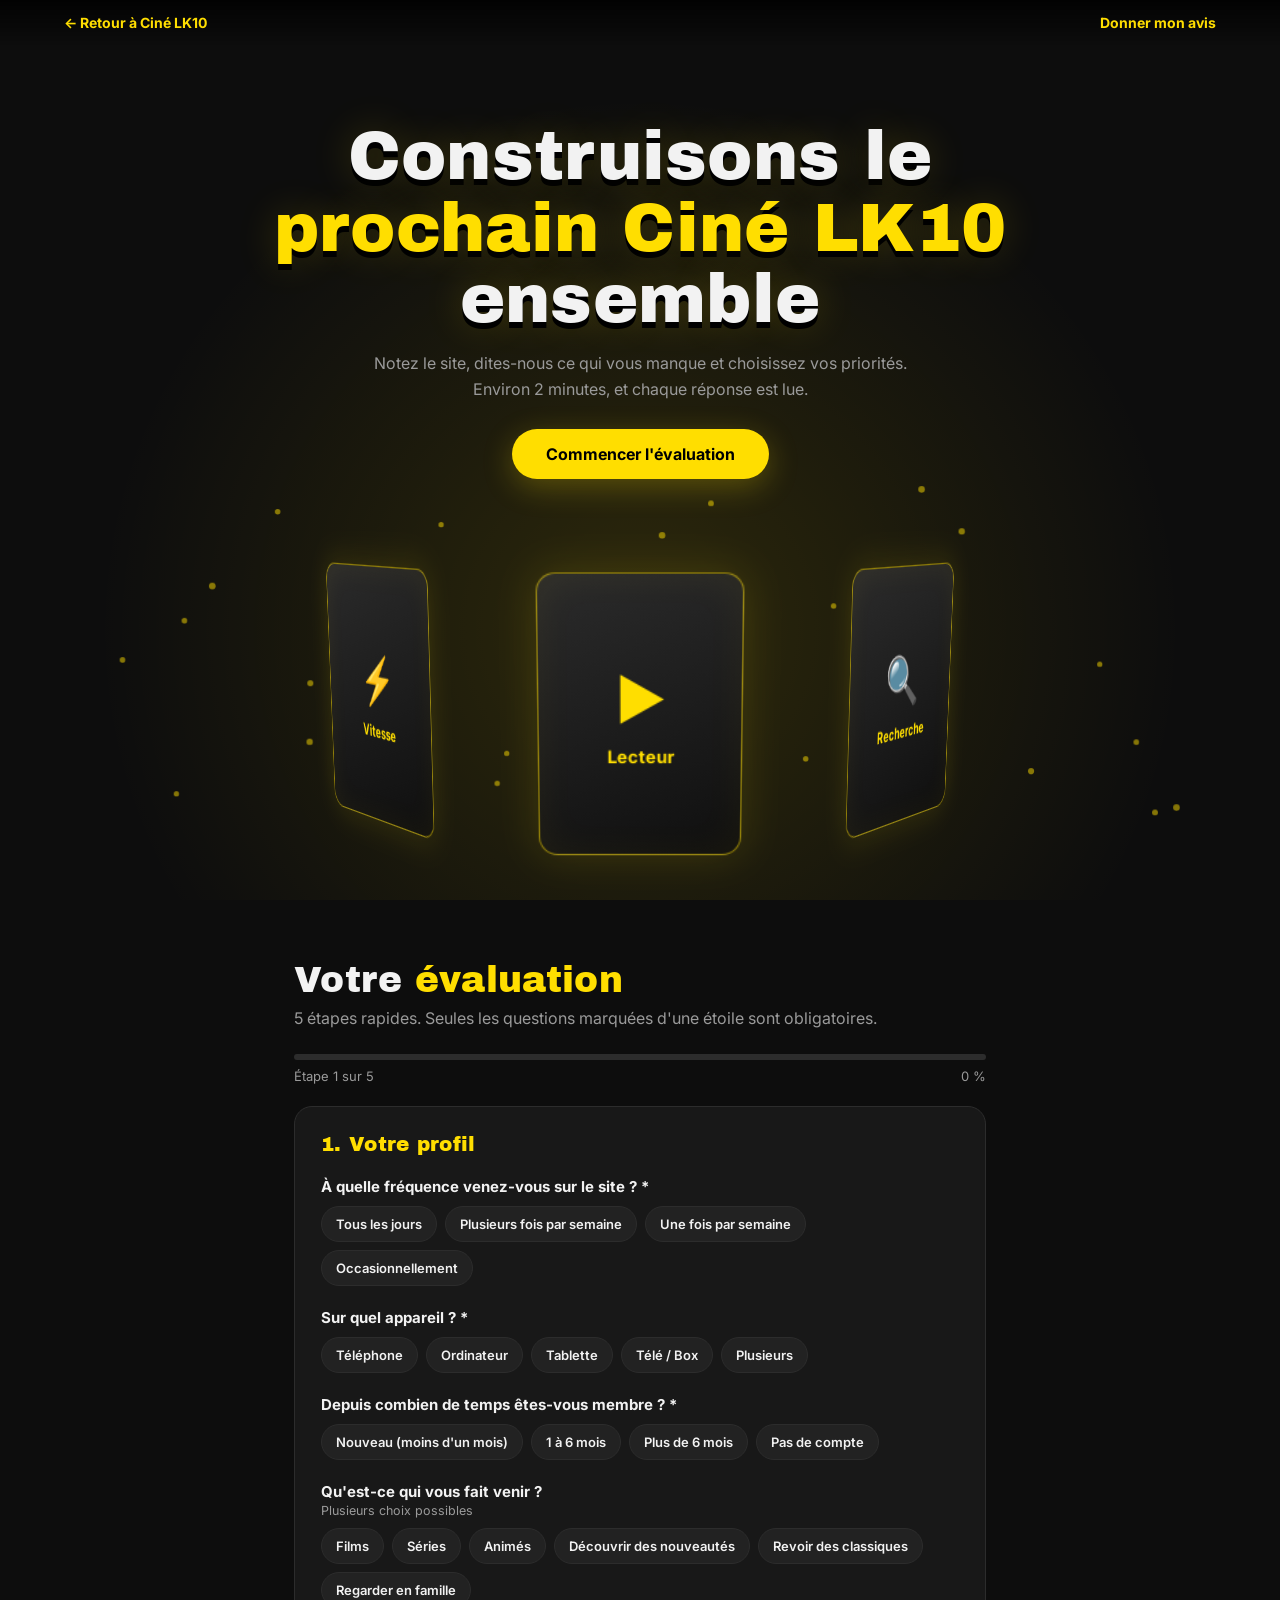
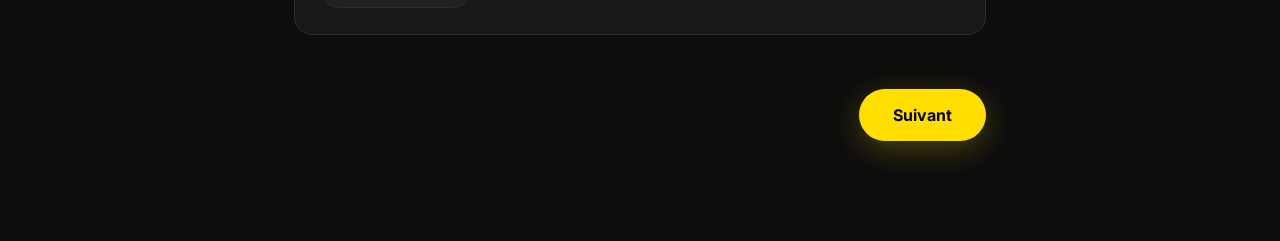
==== suggestions.html @ b8dedbb7 "Add files via upload" ====
<!DOCTYPE html>
<html lang="fr">
<head>
<meta charset="UTF-8">
<meta name="viewport" content="width=device-width, initial-scale=1, viewport-fit=cover">
<title>Ciné LK10 — Aidez-nous à améliorer le site</title>
<link rel="icon" type="image/png" href="asset/logolk10.png">
<link rel="preconnect" href="https://fonts.googleapis.com"><link rel="preconnect" href="https://fonts.gstatic.com" crossorigin>
<link href="https://fonts.googleapis.com/css2?family=Archivo+Black&family=Inter:wght@400;600;700&display=swap" rel="stylesheet">
<style>
:root{--y:#ffde00;--bg:#0d0d0d;--card:#181818;--line:#2c2c2c;--t:#f2f2f2;--g:#9a9a9a}
*{margin:0;padding:0;box-sizing:border-box}
html{scroll-behavior:smooth}
body{background:var(--bg);color:var(--t);font-family:Inter,Arial,sans-serif;overflow-x:hidden}
h1,h2,h3{font-family:'Archivo Black',Arial,sans-serif;font-weight:400;letter-spacing:.3px}
.top{position:fixed;top:0;left:0;right:0;z-index:20;display:flex;justify-content:space-between;align-items:center;padding:14px 5vw;background:linear-gradient(#000c,#0000)}
.top a{color:var(--y);text-decoration:none;font-weight:700;font-size:14px}
.hero{min-height:100vh;display:flex;flex-direction:column;align-items:center;justify-content:center;text-align:center;padding:90px 5vw 40px;position:relative;overflow:hidden;background:radial-gradient(ellipse at 50% 70%,#ffde0022,transparent 60%)}
.hero h1{font-size:clamp(30px,6vw,68px);line-height:1.05;max-width:900px;position:relative;z-index:2;text-shadow:0 6px 0 #000,0 0 40px #ffde0033}
.hero h1 span{color:var(--y)}
.hero p{color:var(--g);max-width:560px;margin:16px auto 26px;position:relative;z-index:2;line-height:1.6}
.btn{background:var(--y);color:#000;border:0;border-radius:40px;padding:15px 34px;font:700 16px Inter,sans-serif;cursor:pointer;transition:.25s;box-shadow:0 8px 30px #ffde0040;position:relative;z-index:2}
.btn:hover{transform:translateY(-3px) scale(1.04);box-shadow:0 14px 40px #ffde0066}
.btn.ghost{background:transparent;color:var(--y);border:1px solid var(--y);box-shadow:none}
.btn:disabled{opacity:.4;cursor:not-allowed;transform:none}
.scene{perspective:1100px;width:100%;height:340px;margin-top:10px;position:relative;z-index:1}
.tilt{width:100%;height:100%;transform-style:preserve-3d;transition:transform .15s ease-out;display:flex;align-items:center;justify-content:center}
.ring{position:relative;width:150px;height:210px;transform-style:preserve-3d;animation:spin 30s linear infinite;transform:rotateX(-8deg)}
@keyframes spin{to{transform:rotateX(-8deg) rotateY(360deg)}}
.c3{position:absolute;inset:0;border:1px solid #ffde0088;border-radius:14px;background:linear-gradient(160deg,#2b2b2b,#0f0f0f);transform:rotateY(calc(var(--i)*45deg)) translateZ(300px);display:flex;flex-direction:column;align-items:center;justify-content:center;gap:10px;font-weight:700;font-size:13px;color:var(--y);box-shadow:0 0 30px #ffde0022,inset 0 0 30px #ffde000d;backface-visibility:hidden}
.c3 b{font-size:40px}
.dots i{position:absolute;width:6px;height:6px;border-radius:50%;background:var(--y);opacity:.5;animation:fl 6s ease-in-out infinite}
@keyframes fl{50%{transform:translateY(-30px) translateZ(60px);opacity:1}}
.wrap{max-width:820px;margin:0 auto;padding:60px 5vw 100px}
.wrap>h2{font-size:clamp(24px,4vw,36px);margin-bottom:8px}.wrap>h2 span{color:var(--y)}
.sub{color:var(--g);margin-bottom:26px}
.bar{height:6px;background:var(--line);border-radius:6px;overflow:hidden;margin-bottom:8px}
.bar i{display:block;height:100%;width:0;background:var(--y);transition:width .5s;box-shadow:0 0 14px var(--y)}
.stepinfo{display:flex;justify-content:space-between;color:var(--g);font-size:13px;margin-bottom:22px}
.step{display:none;background:var(--card);border:1px solid var(--line);border-radius:18px;padding:26px}
.step.on{display:block;animation:in .5s cubic-bezier(.2,.8,.2,1)}
@keyframes in{from{opacity:0;transform:perspective(900px) rotateY(14deg) translateX(40px)}}
.step h3{font-size:20px;margin-bottom:4px;color:var(--y)}
.q{margin-top:22px;font-weight:700;font-size:15px}.q small{display:block;color:var(--g);font-weight:400;margin-top:2px}
.chips{display:flex;flex-wrap:wrap;gap:8px;margin-top:10px}
.chip{background:#222;border:1px solid var(--line);color:var(--t);padding:9px 14px;border-radius:30px;font:600 13px Inter,sans-serif;cursor:pointer;transition:.2s}
.chip:hover{border-color:var(--y);transform:translateY(-2px)}
.chip.on{background:var(--y);color:#000;border-color:var(--y)}
.rate{display:flex;align-items:center;justify-content:space-between;gap:10px;padding:11px 0;border-bottom:1px solid var(--line);flex-wrap:wrap}
.rate span{font-size:14px}.stars{display:flex;gap:4px}
.stars button{background:none;border:0;font-size:26px;color:#444;cursor:pointer;transition:.15s}
.stars button.on,.stars button.hv{color:var(--y);transform:scale(1.15)}
.cat{margin-top:22px;color:var(--y);font-weight:700;font-size:14px;text-transform:uppercase;letter-spacing:1px}
textarea,input[type=text],input[type=email]{width:100%;background:#0f0f0f;border:1px solid var(--line);border-radius:10px;color:var(--t);padding:12px;font:14px Inter,sans-serif;margin-top:10px;outline:0;resize:vertical}
textarea:focus,input:focus{border-color:var(--y)}
.nps{display:flex;gap:5px;flex-wrap:wrap;margin-top:10px}
.nps button{flex:1;min-width:34px;padding:10px 0;background:#222;border:1px solid var(--line);border-radius:8px;color:var(--t);font-weight:700;cursor:pointer}
.nps button.on{background:var(--y);color:#000}
.nav{display:flex;justify-content:space-between;margin-top:26px;gap:10px}
.err{color:#ff6b5e;font-size:13px;margin-top:12px;min-height:16px}
.hp{position:absolute;left:-9999px}
.done{display:none;text-align:center;padding:50px 20px;background:var(--card);border:1px solid var(--y);border-radius:18px}
.done .ok{font-size:70px;animation:pop .7s cubic-bezier(.2,1.6,.4,1)}
@keyframes pop{from{transform:scale(0) rotate(-90deg)}}
.cnt{color:var(--g);font-size:13px;margin-top:6px}
@media(max-width:640px){.c3{transform:rotateY(calc(var(--i)*45deg)) translateZ(200px)}.ring{width:110px;height:160px}.scene{height:260px}.step{padding:18px}}
@media(prefers-reduced-motion:reduce){*{animation:none!important;transition:none!important}}
</style>
</head>
<body>
<div class="top"><a href="index.html">← Retour à Ciné LK10</a><a href="#form">Donner mon avis</a></div>

<section class="hero">
  <h1>Construisons le <span>prochain Ciné LK10</span> ensemble</h1>
  <p>Notez le site, dites-nous ce qui vous manque et choisissez vos priorités. Environ 2 minutes, et chaque réponse est lue.</p>
  <button class="btn" onclick="document.getElementById('form').scrollIntoView()">Commencer l'évaluation</button>
  <div class="scene"><div class="tilt" id="tilt">
    <div class="dots" id="dots"></div>
    <div class="ring">
      <div class="c3" style="--i:0"><b>▶️</b>Lecteur</div><div class="c3" style="--i:1"><b>🔍</b>Recherche</div>
      <div class="c3" style="--i:2"><b>🎬</b>Catalogue</div><div class="c3" style="--i:3"><b>📱</b>Mobile</div>
      <div class="c3" style="--i:4"><b>🎨</b>Design</div><div class="c3" style="--i:5"><b>👥</b>Social</div>
      <div class="c3" style="--i:6"><b>🔔</b>Alertes</div><div class="c3" style="--i:7"><b>⚡</b>Vitesse</div>
    </div>
  </div></div>
</section>

<main class="wrap" id="form">
  <h2>Votre <span>évaluation</span></h2>
  <p class="sub">5 étapes rapides. Seules les questions marquées d'une étoile sont obligatoires.</p>
  <div class="bar"><i id="pb"></i></div>
  <div class="stepinfo"><span id="sl">Étape 1 sur 5</span><span id="sp">0 %</span></div>
  <input class="hp" id="website" tabindex="-1" autocomplete="off">

  <section class="step on" data-s="0">
    <h3>1. Votre profil</h3>
    <div class="q">À quelle fréquence venez-vous sur le site ? *</div><div class="chips" data-k="freq" data-m="1"></div>
    <div class="q">Sur quel appareil ? *</div><div class="chips" data-k="device" data-m="1"></div>
    <div class="q">Depuis combien de temps êtes-vous membre ? *</div><div class="chips" data-k="senior" data-m="1"></div>
    <div class="q">Qu'est-ce qui vous fait venir ? <small>Plusieurs choix possibles</small></div><div class="chips" data-k="uses"></div>
  </section>

  <section class="step" data-s="1">
    <h3>2. Notez le site actuel</h3><p class="sub" style="margin:4px 0 0">1 = à revoir, 5 = excellent *</p>
    <div id="rates"></div>
  </section>

  <section class="step" data-s="2">
    <h3>3. Ce que vous aimeriez voir</h3><p class="sub" style="margin:4px 0 0">Cochez tout ce qui vous plairait (minimum 3) *</p>
    <div id="ideas"></div><div class="cnt" id="ic">0 sélectionnée</div>
  </section>

  <section class="step" data-s="3">
    <h3>4. Vos priorités</h3>
    <div class="q">Votre top 3 parmi vos choix * <small>Les plus importants pour vous, dans l'ordre de clic</small></div>
    <div class="chips" id="prio"></div><div class="cnt" id="pc">0 / 3</div>
    <div class="q">Qu'est-ce qui vous a agacé ou bloqué sur le site ?</div><textarea id="pain" rows="3" maxlength="1200" placeholder="Bug, lenteur, page confuse, vidéo qui ne charge pas..."></textarea>
    <div class="q">Votre idée la plus folle ?</div><textarea id="idea" rows="3" maxlength="1200" placeholder="Rien n'est trop fou."></textarea>
    <div class="q">Recommanderiez-vous Ciné LK10 à un ami ? * <small>0 = jamais, 10 = sans hésiter</small></div><div class="nps" id="nps"></div>
  </section>

  <section class="step" data-s="4">
    <h3>5. Dernière étape</h3>
    <div class="q">Un mot de plus ? <small>Facultatif</small></div><textarea id="extra" rows="3" maxlength="1200"></textarea>
    <div class="q">Pseudo <small>Facultatif</small></div><input type="text" id="pseudo" maxlength="40">
    <div class="q">Email <small>Facultatif, pour vous prévenir quand votre idée est réalisée</small></div><input type="email" id="email" maxlength="120">
  </section>

  <div class="err" id="err"></div>
  <div class="nav"><button class="btn ghost" id="prev" onclick="go(-1)">Précédent</button><button class="btn" id="next" onclick="go(1)">Suivant</button></div>

  <div class="done" id="done"><div class="ok">🎬</div><h2 style="margin:14px 0 8px">Merci !</h2><p class="sub">Votre évaluation est bien reçue. Elle va servir à améliorer Ciné LK10.</p><a href="index.html"><button class="btn">Retour au site</button></a></div>
</main>

<script>
const API_URL='https://backend-cin-lk10.onrender.com';
const T0=Date.now();
const OPT={
 freq:['Tous les jours','Plusieurs fois par semaine','Une fois par semaine','Occasionnellement'],
 device:['Téléphone','Ordinateur','Tablette','Télé / Box','Plusieurs'],
 senior:['Nouveau (moins d\'un mois)','1 à 6 mois','Plus de 6 mois','Pas de compte'],
 uses:['Films','Séries','Animés','Découvrir des nouveautés','Revoir des classiques','Regarder en famille']
};
const RATES=['Design général','Rapidité de chargement','Choix du catalogue','Recherche et filtres','Lecteur vidéo','Confort sur mobile','Clarté de la navigation','Inscription / connexion','Wishboard (demandes)','Notifications'];
const IDEAS={
 '🎞️ Lecteur':['Reprise à la seconde près','Sauter l\'intro / générique','Épisode suivant automatique','Vitesse de lecture','Choix qualité et sous-titres','Raccourcis clavier','Mini-lecteur flottant','Mode cinéma'],
 '🎬 Catalogue':['Plus de films récents','Plus de séries et animés','Filtres avancés (genre, année, note)','Collections thématiques','Bandes-annonces','Top 10 de la semaine','Section nouveautés','Sagas mieux organisées'],
 '🧭 Découverte':['Recommandations personnalisées','Recherche vocale','Recherche par humeur','Assistant IA « que regarder ce soir ? »','Films similaires améliorés','Calendrier des sorties','Calendrier des nouveaux épisodes','Film surprise du jour'],
 '👥 Social':['Profils multiples (famille)','Listes partageables','Suivre d\'autres membres','Soirée ciné synchronisée','Chat pendant le film','Badges et niveaux','Classement des membres','Notes détaillées par critère'],
 '🔐 Compte':['Connexion Google ou Discord','Contrôle parental','Import / export de ma liste','Mes statistiques de visionnage','Récap de l\'année','Synchro multi-appareils','Thèmes de couleur','Avatars personnalisés'],
 '🔔 Alertes':['Alerte nouvel épisode','Alerte quand ma demande est ajoutée','Newsletter hebdomadaire','Notifications navigateur','Rappel pour reprendre un film','Alertes sur Discord'],
 '🎨 Design':['Mode clair','Animations plus fluides','Navigation simplifiée','Accueil personnalisable','Affiches plus grandes','Mode compact','Meilleure accessibilité','Tutoriel de bienvenue'],
 '📱 Technique':['Application installable (PWA)','Application Android / iOS','Chromecast / AirPlay','Chargement plus rapide','Mode hors-ligne','Économie de données','Version pour télé','Barre de navigation mobile'],
 '🛟 Communauté':['FAQ / centre d\'aide','Signalement plus simple','Roadmap publique','Votes sur les futures idées','Actualités du site','Support par tickets']
};
const S={freq:'',device:'',senior:'',uses:[],rates:{},wants:[],prio:[],nps:null};
let step=0;const $=id=>document.getElementById(id);

// chips simples
document.querySelectorAll('.chips[data-k]').forEach(w=>{const k=w.dataset.k,m=w.dataset.m;
 OPT[k].forEach(o=>{const b=document.createElement('button');b.className='chip';b.textContent=o;b.onclick=()=>{
  if(m){S[k]=o;w.querySelectorAll('.chip').forEach(c=>c.classList.toggle('on',c===b))}
  else{b.classList.toggle('on');S[k]=[...w.querySelectorAll('.chip.on')].map(c=>c.textContent)}};w.appendChild(b)})});
// notes
RATES.forEach(r=>{const d=document.createElement('div');d.className='rate';d.innerHTML='<span>'+r+'</span><div class="stars"></div>';const st=d.querySelector('.stars');
 for(let i=1;i<=5;i++){const b=document.createElement('button');b.textContent='★';
  b.onmouseenter=()=>[...st.children].forEach((c,j)=>c.classList.toggle('hv',j<i));b.onmouseleave=()=>[...st.children].forEach(c=>c.classList.remove('hv'));
  b.onclick=()=>{S.rates[r]=i;[...st.children].forEach((c,j)=>c.classList.toggle('on',j<i))};st.appendChild(b)}
 $('rates').appendChild(d)});
// idées
Object.entries(IDEAS).forEach(([c,a])=>{const h=document.createElement('div');h.className='cat';h.textContent=c;const w=document.createElement('div');w.className='chips';
 a.forEach(o=>{const b=document.createElement('button');b.className='chip';b.textContent=o;b.onclick=()=>{b.classList.toggle('on');const v=c.replace(/^\S+\s/,'')+' › '+o;
  S.wants=b.classList.contains('on')?[...S.wants,v]:S.wants.filter(x=>x!==v);S.prio=S.prio.filter(x=>S.wants.includes(x));$('ic').textContent=S.wants.length+' sélectionnée'+(S.wants.length>1?'s':'')};w.appendChild(b)});
 $('ideas').append(h,w)});
// NPS
for(let i=0;i<=10;i++){const b=document.createElement('button');b.textContent=i;b.onclick=()=>{S.nps=i;[...$('nps').children].forEach((c,j)=>c.classList.toggle('on',j===i))};$('nps').appendChild(b)}
function buildPrio(){$('prio').innerHTML='';S.wants.forEach(v=>{const b=document.createElement('button');b.className='chip'+(S.prio.includes(v)?' on':'');b.textContent=v.split(' › ')[1];b.title=v;
 b.onclick=()=>{if(S.prio.includes(v))S.prio=S.prio.filter(x=>x!==v);else if(S.prio.length<3)S.prio.push(v);else return;b.classList.toggle('on');$('pc').textContent=S.prio.length+' / 3'};$('prio').appendChild(b)});$('pc').textContent=S.prio.length+' / 3'}

function check(){
 if(step===0&&(!S.freq||!S.device||!S.senior))return'Merci de répondre aux 3 premières questions.';
 if(step===1&&Object.keys(S.rates).length<RATES.length)return'Merci de noter chaque élément ('+Object.keys(S.rates).length+'/'+RATES.length+').';
 if(step===2&&S.wants.length<3)return'Choisissez au moins 3 idées.';
 if(step===3){if(!S.prio.length)return'Choisissez au moins 1 priorité.';if(S.nps===null)return'Indiquez une note de recommandation.'}
 if(step===4){const e=$('email').value.trim();if(e&&!/^\S+@\S+\.\S+$/.test(e))return'Email invalide.'}
 return''}
function go(d){
 if(d>0){const e=check();$('err').textContent=e;if(e)return;if(step===4)return send();}
 else $('err').textContent='';
 step=Math.max(0,Math.min(4,step+d));if(step===3)buildPrio();
 document.querySelectorAll('.step').forEach(s=>s.classList.toggle('on',+s.dataset.s===step));
 const p=Math.round(step/5*100);$('pb').style.width=p+'%';$('sp').textContent=p+' %';$('sl').textContent='Étape '+(step+1)+' sur 5';
 $('prev').style.visibility=step?'visible':'hidden';$('next').textContent=step===4?'Envoyer mon évaluation':'Suivant';
 document.getElementById('form').scrollIntoView()}
async function send(){
 const b=$('next');b.disabled=true;b.textContent='Envoi...';
 const body={profile:{freq:S.freq,device:S.device,senior:S.senior,uses:S.uses},ratings:S.rates,wants:S.wants,priorities:S.prio,nps:S.nps,
  pain:$('pain').value,idea:$('idea').value,extra:$('extra').value,pseudo:$('pseudo').value,email:$('email').value,website:$('website').value,fillSeconds:Math.round((Date.now()-T0)/1000)};
 try{const r=await fetch(API_URL+'/api/suggestions',{method:'POST',headers:{'Content-Type':'application/json'},body:JSON.stringify(body)});
  const j=await r.json();if(!j.success)throw new Error(j.message||'Erreur');
  document.querySelectorAll('.step,.nav,.bar,.stepinfo,.sub,.wrap>h2,.err').forEach(e=>e.style.display='none');$('done').style.display='block';$('done').scrollIntoView()}
 catch(e){$('err').textContent=(e.message||'Erreur')+' — le serveur démarre peut-être, réessayez dans quelques secondes.';b.disabled=false;b.textContent='Envoyer mon évaluation'}}
$('prev').style.visibility='hidden';

// 3D
const tl=$('tilt');addEventListener('mousemove',e=>{const x=e.clientX/innerWidth-.5,y=e.clientY/innerHeight-.5;tl.style.transform=`rotateY(${x*24}deg) rotateX(${-y*14}deg)`});
addEventListener('deviceorientation',e=>{if(e.gamma==null)return;tl.style.transform=`rotateY(${e.gamma/3}deg) rotateX(${(e.beta-45)/-6}deg)`});
for(let i=0;i<26;i++){const d=document.createElement('i');d.style.cssText=`left:${Math.random()*100}%;top:${Math.random()*100}%;animation-delay:${Math.random()*6}s;transform:translateZ(${Math.random()*300-150}px)`;$('dots').appendChild(d)}
$('dots').style.cssText='position:absolute;inset:0;transform-style:preserve-3d';
</script>
</body>
</html>
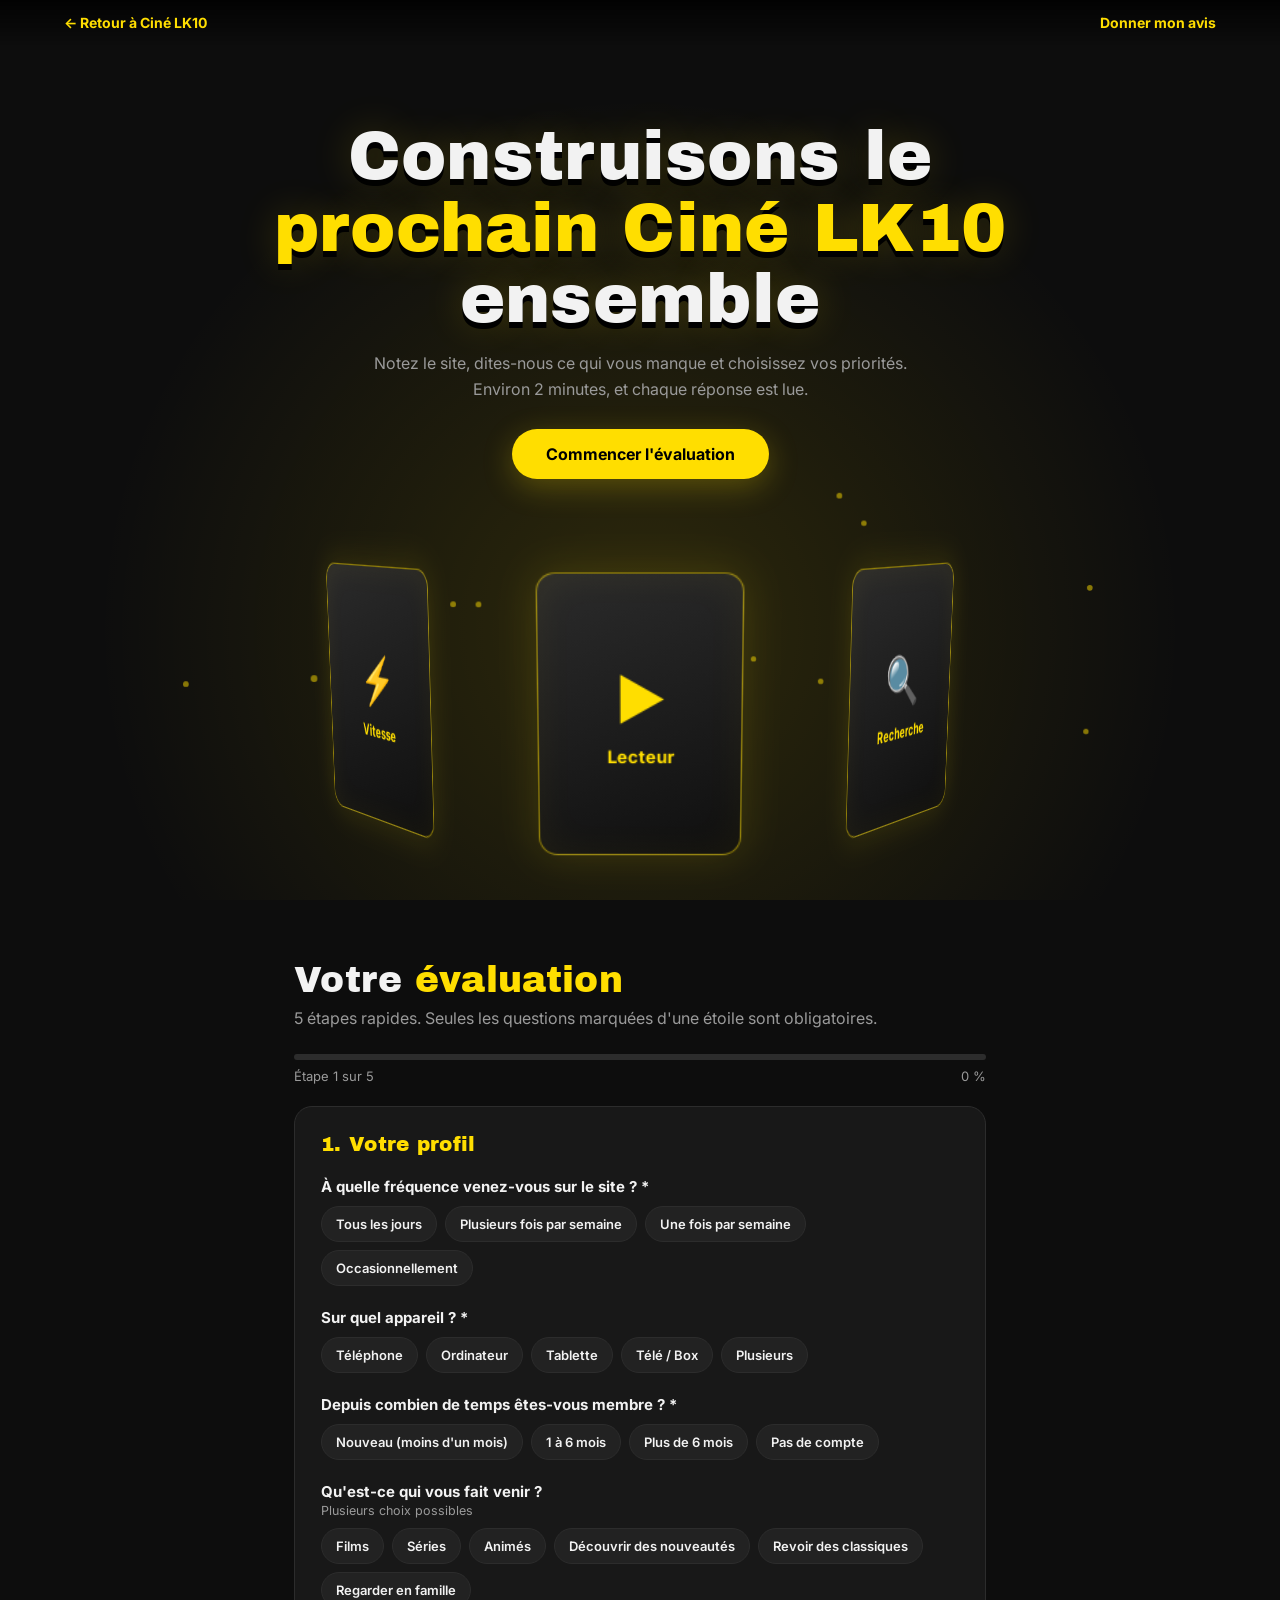
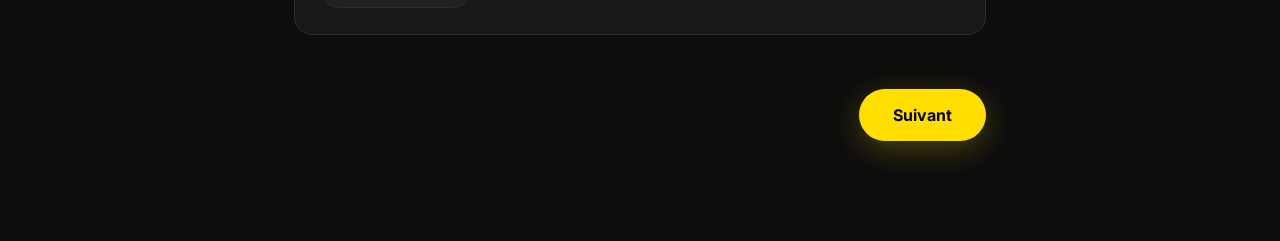
==== commit 5f8fc9bf: "Update suggestions.html" ====
--- a/suggestions.html
+++ b/suggestions.html
@@ -106,7 +106,7 @@
   </section>
 
   <section class="step" data-s="2">
-    <h3>3. Ce que vous aimeriez voir</h3><p class="sub" style="margin:4px 0 0">Cochez tout ce qui vous plairait (minimum 3) *</p>
+    <h3>3. Ce que vous aimeriez voir</h3><p class="sub" style="margin:4px 0 0">Cochez tout ce qui vous plairait, minimum 3 *<br>Les fonctions déjà présentes (filtres, Top 10, nouveautés, sagas…) ne sont pas listées : la 1re catégorie propose de les améliorer.</p>
     <div id="ideas"></div><div class="cnt" id="ic">0 sélectionnée</div>
   </section>
 
@@ -143,15 +143,15 @@
 };
 const RATES=['Design général','Rapidité de chargement','Choix du catalogue','Recherche et filtres','Lecteur vidéo','Confort sur mobile','Clarté de la navigation','Inscription / connexion','Wishboard (demandes)','Notifications'];
 const IDEAS={
- '🎞️ Lecteur':['Reprise à la seconde près','Sauter l\'intro / générique','Épisode suivant automatique','Vitesse de lecture','Choix qualité et sous-titres','Raccourcis clavier','Mini-lecteur flottant','Mode cinéma'],
- '🎬 Catalogue':['Plus de films récents','Plus de séries et animés','Filtres avancés (genre, année, note)','Collections thématiques','Bandes-annonces','Top 10 de la semaine','Section nouveautés','Sagas mieux organisées'],
- '🧭 Découverte':['Recommandations personnalisées','Recherche vocale','Recherche par humeur','Assistant IA « que regarder ce soir ? »','Films similaires améliorés','Calendrier des sorties','Calendrier des nouveaux épisodes','Film surprise du jour'],
- '👥 Social':['Profils multiples (famille)','Listes partageables','Suivre d\'autres membres','Soirée ciné synchronisée','Chat pendant le film','Badges et niveaux','Classement des membres','Notes détaillées par critère'],
- '🔐 Compte':['Connexion Google ou Discord','Contrôle parental','Import / export de ma liste','Mes statistiques de visionnage','Récap de l\'année','Synchro multi-appareils','Thèmes de couleur','Avatars personnalisés'],
- '🔔 Alertes':['Alerte nouvel épisode','Alerte quand ma demande est ajoutée','Newsletter hebdomadaire','Notifications navigateur','Rappel pour reprendre un film','Alertes sur Discord'],
- '🎨 Design':['Mode clair','Animations plus fluides','Navigation simplifiée','Accueil personnalisable','Affiches plus grandes','Mode compact','Meilleure accessibilité','Tutoriel de bienvenue'],
- '📱 Technique':['Application installable (PWA)','Application Android / iOS','Chromecast / AirPlay','Chargement plus rapide','Mode hors-ligne','Économie de données','Version pour télé','Barre de navigation mobile'],
- '🛟 Communauté':['FAQ / centre d\'aide','Signalement plus simple','Roadmap publique','Votes sur les futures idées','Actualités du site','Support par tickets']
+ '🛠️ Améliorer l\'existant':['Filtres combinables (plusieurs genres + durée)','Filtre VF / VOSTFR','Filtre par plateforme (Netflix, Prime…)','Top 10 par genre ou par semaine','Recherche avec suggestions et tolérance aux fautes','Fiche film plus complète (durée, réalisateur)','Lien de secours si une source ne marche plus','Avis avec likes et réponses','Suivi plus clair de mes demandes Wishboard','Historique triable et effaçable'],
+ '🎞️ Lecteur':['Épisode suivant automatique','Reprise à la minute exacte','Sauter l\'intro / générique','Raccourcis clavier','Mode cinéma (lumières éteintes)','Lecture en fenêtre flottante','Épisodes déjà vus marqués','Mémoriser ma langue VF / VOSTFR'],
+ '🧭 Découverte':['Recommandations personnalisées','Films similaires sous chaque fiche','Recherche vocale','Recherche par ambiance ou humeur','Assistant IA « que regarder ce soir ? »','Calendrier des sorties et nouveaux épisodes','Collections thématiques (soirée horreur, feel-good…)','Classements par décennie'],
+ '👥 Social':['Profils multiples (famille)','Mon Top partageable en public','Suivre d\'autres membres','Soirée ciné synchronisée','Badges et niveaux','Classement des membres actifs','Sondage de la semaine','Réactions rapides (emoji) sur les avis'],
+ '🔐 Compte':['Connexion Google ou Discord','Contrôle parental / profil enfant','Import / export de ma liste','Mes statistiques de visionnage','Récap de l\'année','Thèmes de couleur'],
+ '🔔 Alertes':['Alerte nouvel épisode d\'une série suivie','Mail quand ma demande est ajoutée','Newsletter hebdomadaire','Notifications navigateur','Rappel pour reprendre mon film','Annonces de maintenance'],
+ '🎨 Design':['Mode clair','Animations plus fluides','Navigation mobile simplifiée','Accueil personnalisable (ordre des rangées)','Affiches plus grandes ou mode compact','Meilleure accessibilité (contraste, taille du texte)','Tutoriel de bienvenue','Chargement avec squelettes'],
+ '📱 Technique':['Application installable (PWA)','Application Android / iOS','Chromecast / AirPlay','Chargement plus rapide des images','Mode économie de données','Version pour télé','Mode hors-ligne partiel','Page d\'état des serveurs'],
+ '🛟 Communauté':['FAQ / centre d\'aide','Roadmap publique','Votes sur les futures idées','Actualités du site','Contact direct avec l\'équipe','Système de tickets']
 };
 const S={freq:'',device:'',senior:'',uses:[],rates:{},wants:[],prio:[],nps:null};
 let step=0;const $=id=>document.getElementById(id);
